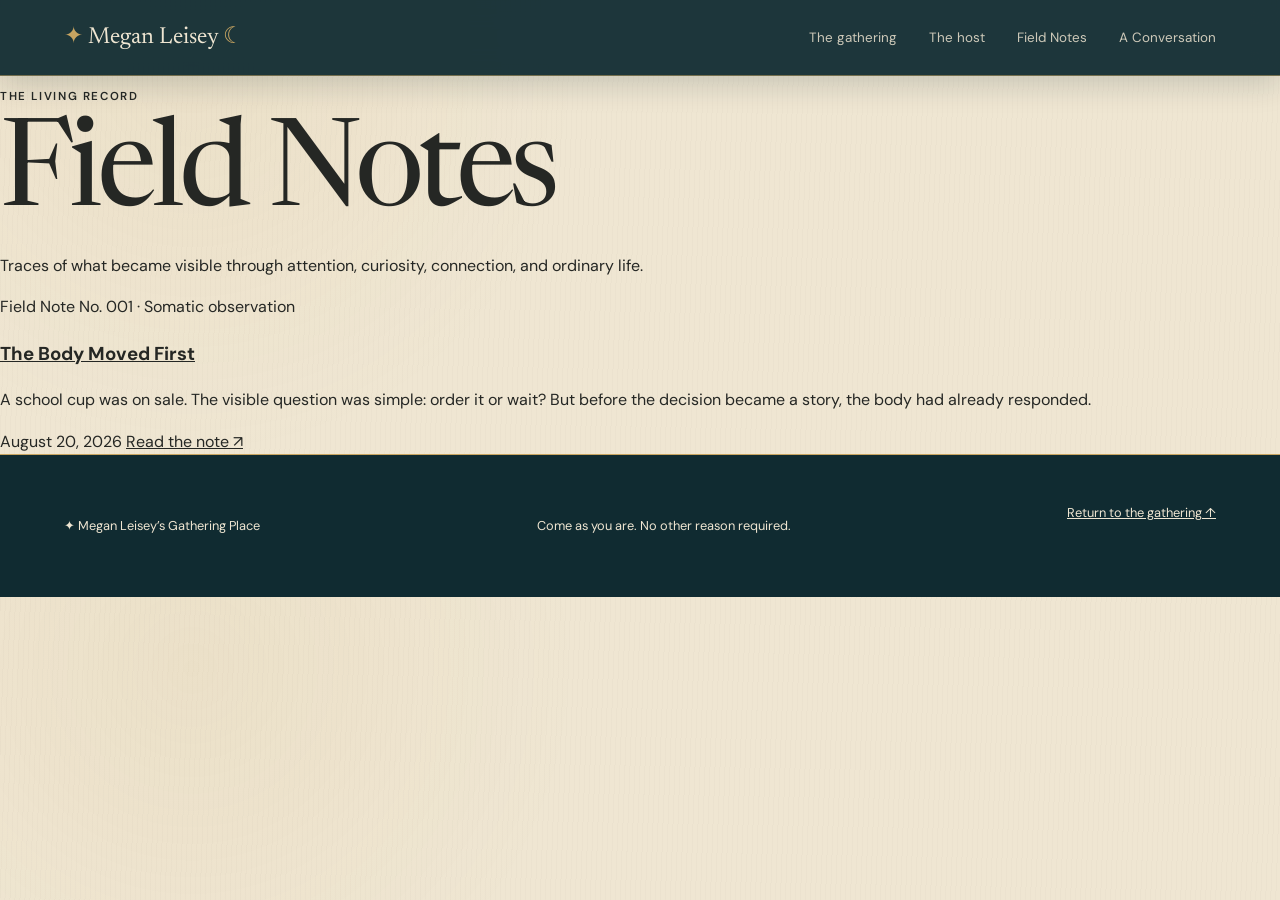
==== field-notes/index.html @ 6d1db1bf "Add Field Notes archive" ====
<!doctype html>
<html lang="en">
<head>
  <meta charset="utf-8">
  <meta name="viewport" content="width=device-width, initial-scale=1">
  <meta name="description" content="Field Notes by Megan Leisey—lived observations from what becomes visible through attention, curiosity, and connection.">
  <meta name="theme-color" content="#19353b">
  <title>Field Notes — Megan Leisey</title>
  <link rel="preconnect" href="https://fonts.googleapis.com">
  <link rel="preconnect" href="https://fonts.gstatic.com" crossorigin>
  <link href="https://fonts.googleapis.com/css2?family=DM+Sans:wght@400;500;600&family=Newsreader:opsz,wght@6..72,400;6..72,500&display=swap" rel="stylesheet">
  <link rel="stylesheet" href="/styles.css">
  <script src="/field-notes.js" defer></script>
</head>
<body class="enchanted">
  <header class="site-header">
    <a class="name" href="/"><span aria-hidden="true">✦</span> Megan Leisey <span aria-hidden="true">☾</span></a>
    <nav aria-label="Primary navigation">
      <a href="/">The gathering</a>
      <a href="/#about">The host</a>
      <a href="/field-notes/" aria-current="page">Field Notes</a>
      <a href="/#work-with-me">A Conversation</a>
    </nav>
  </header>
  <main>
    <section class="field-notes-hero">
      <p class="eyebrow">The living record</p>
      <h1>Field Notes</h1>
      <p>Traces of what became visible through attention, curiosity, connection, and ordinary life.</p>
    </section>
    <section class="field-notes-archive-section">
      <div id="field-notes-archive" class="field-notes-archive" aria-live="polite">
        <p class="field-notes-message">Gathering the Field Notes…</p>
      </div>
    </section>
  </main>
  <footer>
    <p><span aria-hidden="true">✦</span> Megan Leisey’s Gathering Place</p>
    <p>Come as you are. No other reason required.</p>
    <div class="footer-links"><a href="/">Return to the gathering ↑</a></div>
  </footer>
</body>
</html>
---- styles.css ----
:root {
  --ink: #252724;
  --paper: #f4f0e8;
  --cream: #fffaf1;
  --estuary: #19353b;
  --slate: #526c71;
  --fog: #aabbbd;
  --sage: #78827a;
  --clay: #ad7968;
  --blush: #eee1e0;
  --mushroom: #847870;
  --line: rgba(37,39,36,.2);
  --light-line: rgba(244,240,232,.22);
}
* { box-sizing: border-box; }
html { scroll-behavior: smooth; }
body { margin: 0; color: var(--ink); background: var(--paper); font-family: "DM Sans", sans-serif; line-height: 1.6; }
a { color: inherit; }
.site-header { min-height: 76px; display: flex; align-items: center; justify-content: space-between; padding: 0 5vw; border-bottom: 1px solid var(--line); position: relative; z-index: 5; background: rgba(244,240,232,.9); backdrop-filter: blur(12px); }
.name { font-family: "Newsreader", serif; font-size: 1.45rem; text-decoration: none; }
nav { display: flex; gap: 2rem; }
nav a { font-size: .84rem; text-decoration: none; }
nav a:hover, .text-link:hover { opacity: .58; }
.hero { min-height: calc(100vh - 76px); padding: 12vh 8vw 8vh; position: relative; overflow: hidden; isolation: isolate; }
.hero::after { content: ""; position: absolute; width: 34vw; height: 34vw; border: 1px solid rgba(82,108,113,.55); border-radius: 50%; right: -10vw; top: 8vh; z-index: -1; }
.watercolor { position: absolute; z-index: -2; width: 48vw; height: 48vw; right: -16vw; top: -2vw; border-radius: 45% 55% 60% 40%; background: radial-gradient(circle at 35% 35%, rgba(238,225,224,.85), rgba(170,187,189,.38) 34%, rgba(82,108,113,.12) 60%, transparent 72%); filter: blur(18px); opacity: .85; }
.eyebrow, .section-number { text-transform: uppercase; letter-spacing: .14em; font-size: .72rem; font-weight: 600; }
h1, h2, blockquote { font-family: "Newsreader", serif; font-weight: 400; line-height: .98; margin: 0; }
h1 { font-size: clamp(4rem, 9.5vw, 9.2rem); max-width: 1100px; letter-spacing: -.045em; }
.hero-copy { max-width: 650px; font-size: clamp(1.05rem, 1.5vw, 1.32rem); margin: 2.5rem 0 2rem 24vw; }
.actions { display: flex; align-items: center; gap: 2rem; margin-left: 24vw; }
.button { display: inline-block; text-decoration: none; padding: .9rem 1.25rem; border-radius: 100px; font-size: .87rem; font-weight: 600; }
.button-dark { background: var(--estuary); color: var(--paper); }
.button-light { background: var(--cream); color: var(--estuary); margin-top: 1.2rem; }
.text-link { text-decoration: none; border-bottom: 1px solid; }
.margin-note { position: absolute; right: 5vw; bottom: 4vh; font-family: "Newsreader", serif; font-style: italic; }
.mechanism { display: grid; grid-template-columns: 1fr 1.5fr; gap: 8vw; padding: 10rem 8vw; border-top: 1px solid var(--line); }
h2 { font-size: clamp(3rem, 6vw, 6rem); letter-spacing: -.035em; }
.mechanism-body { font-size: 1.15rem; max-width: 720px; }
.sequence { margin-top: 4rem; border-top: 1px solid var(--line); }
.sequence span { display: flex; align-items: center; gap: 1rem; padding: .9rem 0; border-bottom: 1px solid var(--line); }
.sequence span::before { content: "→"; color: var(--clay); }
.recognition { background: var(--cream); padding: 12rem 12vw; display: grid; grid-template-columns: 2fr 1fr; gap: 8vw; align-items: end; position: relative; overflow: hidden; }
.recognition::before { content: ""; position: absolute; width: 58%; height: 42%; left: 7%; top: 24%; background: var(--blush); opacity: .64; transform: rotate(-2deg); clip-path: polygon(2% 20%, 16% 7%, 38% 15%, 59% 3%, 83% 12%, 100% 4%, 97% 83%, 75% 91%, 53% 83%, 28% 96%, 4% 84%); }
.recognition > * { position: relative; }
.brush-label { position: absolute; top: 4rem; left: 12vw; color: var(--clay); font-size: .7rem; text-transform: uppercase; letter-spacing: .16em; }
blockquote { font-size: clamp(3rem, 6vw, 6.5rem); letter-spacing: -.035em; }
.about { position: relative; overflow: hidden; background: var(--blush); padding: 10rem 8vw; }
.about-atmosphere { position: absolute; width: 42vw; height: 42vw; left: -18vw; bottom: -24vw; border-radius: 50%; background: radial-gradient(circle at 65% 35%, rgba(170,187,189,.8), rgba(120,130,122,.4) 45%, transparent 70%); filter: blur(16px); }
.about-grid { display: grid; grid-template-columns: 1.3fr .8fr; gap: 10vw; margin-top: 3rem; position: relative; }
.about-copy { font-size: 1.08rem; }
.about-copy p:first-child { margin-top: 0; }
.observer-note { font-family: "Newsreader", serif; font-size: 1.55rem; line-height: 1.25; color: var(--estuary); margin-top: 3rem; padding-top: 1.5rem; border-top: 1px solid rgba(25,53,59,.25); }
.coaching { background: var(--estuary); color: var(--paper); padding: 10rem 8vw; position: relative; }
.coaching::after { content: ""; position: absolute; width: 18rem; height: 18rem; right: 5vw; bottom: -9rem; border: 1px solid rgba(170,187,189,.35); border-radius: 50%; }
.coaching-grid { display: grid; grid-template-columns: 1.4fr .8fr; gap: 10vw; margin-top: 3rem; position: relative; z-index: 1; }
.coaching-grid p { font-size: 1.12rem; }
.explore { padding: 10rem 8vw; }
.cards { display: grid; grid-template-columns: repeat(3, 1fr); gap: 1rem; margin-top: 5rem; }
.card { min-height: 360px; padding: 2rem; border: 1px solid var(--line); border-top: 4px solid var(--slate); text-decoration: none; display: flex; flex-direction: column; transition: .25s ease; }
.card:nth-child(2) { border-top-color: var(--clay); }
.card:nth-child(3) { border-top-color: var(--sage); }
.card:hover { transform: translateY(-6px); background: var(--cream); }
.card span { font-size: .72rem; text-transform: uppercase; letter-spacing: .12em; }
.card h3 { font-family: "Newsreader", serif; font-size: 2rem; font-weight: 400; line-height: 1.1; margin: 2rem 0 1rem; }
.card b { margin-top: auto; align-self: end; font-size: 1.5rem; font-weight: 400; }
.writing { min-height: 80vh; padding: 9rem 8vw 11rem; background: var(--slate); color: var(--paper); position: relative; overflow: hidden; isolation: isolate; }
.writing::before { content: ""; position: absolute; inset: 0; z-index: -2; background: linear-gradient(145deg, rgba(25,53,59,.5), transparent 45%), radial-gradient(circle at 88% 20%, rgba(170,187,189,.42), transparent 30%); }
.writing-orbit { position: absolute; width: 38vw; height: 38vw; right: -10vw; top: -8vw; border: 1px solid rgba(244,240,232,.25); border-radius: 50%; }
.writing-grid { display: grid; grid-template-columns: 1.3fr .8fr; gap: 10vw; margin-top: 3rem; align-items: start; position: relative; }
.field-kicker { font-family: "Newsreader", serif; font-style: italic; color: var(--blush); margin: 0 0 1rem; }
.writing-intro { font-size: 1.08rem; }
.writing-intro > p { margin-top: 0; }
.note-placeholder { margin-top: 3.5rem; padding: 2rem; background: rgba(238,225,224,.94); color: var(--estuary); position: relative; }
.note-placeholder::before { content: ""; position: absolute; left: -.6rem; top: -.65rem; width: 42%; height: 1.2rem; background: rgba(244,240,232,.38); transform: rotate(-2deg); }
.note-placeholder span { display: block; font-size: .7rem; text-transform: uppercase; letter-spacing: .14em; font-weight: 600; }
.note-placeholder p { font-family: "Newsreader", serif; font-size: 1.5rem; line-height: 1.2; margin: 1rem 0 0; }
footer { padding: 3rem 5vw; border-top: 1px solid var(--line); display: flex; justify-content: space-between; font-size: .8rem; }
.footer-links { display: flex; gap: 1.25rem; }
.legal { padding: 10vh 8vw 9rem; }
.legal h1 { font-size: clamp(4rem, 9vw, 8rem); max-width: 1000px; }
.legal-updated { margin: 2rem 0 5rem; color: var(--sage); font-size: .85rem; }
.legal-copy { max-width: 760px; margin-left: 24vw; }
.legal-copy section { padding: 2rem 0; border-top: 1px solid var(--line); }
.legal-copy h2 { font-family: "Newsreader", serif; font-size: clamp(1.8rem, 3vw, 2.7rem); letter-spacing: -.02em; margin-bottom: 1rem; }
.legal-copy p { margin: 0; }
@media (max-width: 800px) {
  nav { gap: 1rem; }
  nav a:nth-child(2), nav a:nth-child(3) { display: none; }
  .hero { padding: 12vh 6vw 8vh; }
  .hero::after { width: 65vw; height: 65vw; right: -30vw; }
  .watercolor { width: 90vw; height: 90vw; right: -45vw; }
  h1 { font-size: clamp(3.4rem, 17vw, 6rem); }
  .hero-copy, .actions { margin-left: 0; }
  .margin-note { display: none; }
  .mechanism, .recognition, .about-grid, .coaching-grid, .writing-grid { grid-template-columns: 1fr; }
  .mechanism, .about, .coaching, .explore, .writing { padding: 7rem 6vw; }
  .recognition { padding: 8rem 6vw 7rem; }
  .brush-label { left: 6vw; top: 2.8rem; }
  .about-atmosphere { width: 85vw; height: 85vw; }
  .cards { grid-template-columns: 1fr; }
  .card { min-height: 280px; }
  .writing { min-height: auto; }
  footer { flex-direction: column; gap: .5rem; }
  .footer-links { flex-direction: column; gap: .5rem; }
  .legal { padding: 8vh 6vw 7rem; }
  .legal-copy { margin-left: 0; }
}
@media (prefers-reduced-motion: reduce) {
  html { scroll-behavior: auto; }
  .card { transition: none; }
}

/* The Enchanted Field Archive */
body.enchanted {
  --gold: #c8a561;
  --night: #102b31;
  --parchment: #efe6d2;
  background:
    radial-gradient(circle at 15% 12%, rgba(200,165,97,.09), transparent 24rem),
    repeating-linear-gradient(92deg, rgba(71,56,36,.018) 0 1px, transparent 1px 5px),
    var(--parchment);
}
body.enchanted .site-header {
  background: rgba(16,43,49,.94);
  color: var(--parchment);
  border-bottom: 1px solid rgba(200,165,97,.5);
  box-shadow: 0 8px 30px rgba(16,43,49,.18);
}
body.enchanted .name span { color: var(--gold); }
body.enchanted nav a { color: rgba(239,230,210,.84); }
.enchanted-hero {
  min-height: calc(100vh - 76px);
  padding-top: 15vh;
  background:
    linear-gradient(90deg, rgba(244,240,232,.14) 0%, rgba(244,240,232,.04) 48%, rgba(16,43,49,.13) 100%),
    url('/assets/enchanted-field-archive.webp') center/cover no-repeat;
  box-shadow: inset 0 -60px 80px rgba(16,43,49,.2);
}
.enchanted-hero::before {
  content: "";
  position: absolute;
  inset: 0;
  z-index: -1;
  background: linear-gradient(90deg, rgba(239,230,210,.15), transparent 65%);
}
.enchanted-hero::after { border-color: rgba(200,165,97,.64); box-shadow: 0 0 35px rgba(200,165,97,.2); }
.enchanted-hero .eyebrow { color: var(--estuary); font-family: "Newsreader", serif; font-size: .86rem; }
.enchanted-hero h1 { max-width: 960px; text-shadow: 0 2px 22px rgba(239,230,210,.5); }
.enchanted-hero .hero-copy { background: rgba(239,230,210,.72); padding: 1rem 1.2rem; border-left: 2px solid var(--gold); backdrop-filter: blur(4px); }
.archive-seal {
  position: absolute; right: 7vw; top: 11vh; width: 104px; height: 104px;
  border: 1px solid var(--gold); outline: 1px solid rgba(200,165,97,.45); outline-offset: 6px;
  border-radius: 50%; display: grid; place-items: center; color: var(--gold);
  background: rgba(16,43,49,.83); transform: rotate(8deg); box-shadow: 0 0 30px rgba(200,165,97,.24);
}
.archive-seal b { font-family: "Newsreader", serif; font-size: 1.45rem; font-weight: 400; line-height: .7; }
.archive-seal span { font-size: .7rem; line-height: .5; }
.margin-note { color: var(--parchment); background: rgba(16,43,49,.78); padding: .45rem .8rem; border: 1px solid rgba(200,165,97,.45); }
.archive-page {
  position: relative; background:
    linear-gradient(rgba(239,230,210,.89), rgba(239,230,210,.89)),
    url('/assets/enchanted-field-archive.webp') right center/65% auto no-repeat;
}
.archive-page::before {
  content: "❧"; position: absolute; right: 5vw; top: 3rem; color: var(--gold);
  font-family: "Newsreader", serif; font-size: 5rem; opacity: .52; transform: rotate(22deg);
}
.ink-mark { margin-top: 2rem; color: var(--gold); font-family: "Newsreader", serif; font-size: 1.35rem; letter-spacing: .4em; }
.dropcap::first-letter { float: left; font: 5.4rem/.72 "Newsreader", serif; color: var(--estuary); padding: .12em .1em 0 0; }
.marginalia { margin: 2.5rem 0 0 20%; color: var(--clay); font-family: "Newsreader", serif; font-size: 1.25rem; font-style: italic; transform: rotate(-1deg); }
body.enchanted .sequence span::before { content: "✦"; color: var(--gold); font-size: .7rem; }
body.enchanted .recognition {
  background:
    radial-gradient(circle at 87% 18%, rgba(200,165,97,.18), transparent 18rem),
    repeating-linear-gradient(4deg, rgba(71,56,36,.02) 0 1px, transparent 1px 6px),
    #f7efde;
  border-block: 1px solid rgba(126,94,50,.25);
}
body.enchanted .recognition::after {
  content: "☾  ·  ✦  ·  ✧"; position: absolute; right: 7vw; top: 4rem;
  color: var(--gold); letter-spacing: .5em; font-size: 1rem;
}
body.enchanted .about { background: linear-gradient(135deg, #d8d1c0, #eee3ce 62%, #c9d0c3); }
.specimen-tag {
  width: 88%; margin: 3.5rem 0 0 8%; padding: 1.35rem 1.5rem;
  border: 1px solid rgba(70,57,37,.4); outline: 1px solid rgba(70,57,37,.14); outline-offset: -6px;
  background: rgba(247,239,222,.88); box-shadow: 8px 12px 20px rgba(43,49,39,.12);
  font-family: "Newsreader", serif; font-size: 1.15rem; transform: rotate(-1.5deg);
}
.specimen-tag span { display: block; margin-bottom: .5rem; color: var(--clay); font: 600 .65rem "DM Sans",sans-serif; text-transform: uppercase; letter-spacing: .16em; }
body.enchanted .coaching {
  background:
    radial-gradient(circle, rgba(239,230,210,.75) 0 1px, transparent 1.5px) 0 0/47px 47px,
    radial-gradient(circle at 78% 24%, rgba(200,165,97,.16), transparent 22rem),
    var(--night);
  border-block: 1px solid var(--gold);
}
.star-chart { color: var(--gold); font-size: 1.2rem; letter-spacing: .6em; text-align: right; margin-bottom: 3rem; opacity: .9; }
.consultation-note { color: var(--gold); font-family: "Newsreader", serif; font-style: italic; }
body.enchanted .button { border: 1px solid var(--gold); box-shadow: 0 0 0 3px rgba(200,165,97,.12); }
body.enchanted .button-dark { background: var(--night); }
body.enchanted .button-light { background: var(--parchment); }
body.enchanted .explore {
  background:
    radial-gradient(circle at 4% 30%, rgba(120,130,122,.19), transparent 22rem),
    linear-gradient(rgba(239,230,210,.92),rgba(239,230,210,.92)),
    url('/assets/enchanted-field-archive.webp') center/cover fixed;
}
.cabinet-card {
  position: relative; background: rgba(247,239,222,.8); border: 1px solid rgba(84,67,42,.44);
  outline: 1px solid rgba(84,67,42,.15); outline-offset: -8px; box-shadow: 4px 8px 20px rgba(16,43,49,.08);
}
.cabinet-card::before { content: "✦"; position: absolute; right: 1.2rem; top: 1rem; color: var(--gold); }
.cabinet-card:nth-child(2) { transform: translateY(1rem) rotate(.35deg); }
.cabinet-card:nth-child(3) { transform: rotate(-.4deg); }
.cabinet-card:hover { transform: translateY(-6px) rotate(0); box-shadow: 8px 14px 30px rgba(16,43,49,.14); }
.reading-card { display: flex; }
.card-links { margin-top: auto; display: grid; gap: .65rem; }
.card-links a { width: fit-content; font-size: .83rem; text-decoration: none; border-bottom: 1px solid; }
body.enchanted .writing {
  background:
    linear-gradient(90deg, rgba(16,43,49,.97), rgba(16,43,49,.82)),
    url('/assets/enchanted-field-archive.webp') center/cover no-repeat;
  border-top: 1px solid var(--gold);
}
.constellation-line { color: var(--gold); letter-spacing: .65em; text-align: right; margin-bottom: 2rem; }
.ink-flourish { color: var(--gold); font: 5rem/1 "Newsreader", serif; margin: 2rem 0; }
.note-placeholder {
  background:
    repeating-linear-gradient(1deg, rgba(74,58,37,.025) 0 1px, transparent 1px 5px),
    var(--parchment);
  border: 1px solid var(--gold); outline: 1px solid rgba(200,165,97,.4); outline-offset: -7px;
  box-shadow: 12px 16px 35px rgba(0,0,0,.18); transform: rotate(.5deg);
}
.note-placeholder h3 { margin: 1rem 0; font: 400 2rem/1.05 "Newsreader", serif; }
.note-placeholder p { font-family: "DM Sans", sans-serif; font-size: .94rem; line-height: 1.6; }
.note-meta { margin-top: 1.5rem; padding-top: 1rem; border-top: 1px solid rgba(25,53,59,.22); font: italic .9rem "Newsreader",serif; }
body.enchanted footer { background: var(--night); color: var(--parchment); border-top-color: var(--gold); }

@media (max-width: 800px) {
  body.enchanted nav a { display: none; }
  body.enchanted nav a:nth-child(1), body.enchanted nav a:nth-child(3) { display: inline; }
  .enchanted-hero { background-position: 58% center; padding-top: 11vh; }
  .enchanted-hero::before { background: linear-gradient(90deg, rgba(239,230,210,.88), rgba(239,230,210,.48) 72%, rgba(16,43,49,.18)); }
  .archive-seal { width: 74px; height: 74px; right: 7vw; top: 4vh; opacity: .82; }
  .enchanted-hero .eyebrow { max-width: 55%; }
  .enchanted-hero .hero-copy { padding: .85rem; }
  .archive-page::before { display: none; }
  .marginalia { margin-left: 5%; }
  .star-chart, .constellation-line { text-align: left; letter-spacing: .3em; }
  .specimen-tag { width: 96%; margin-left: 2%; }
  .cabinet-card:nth-child(2), .cabinet-card:nth-child(3) { transform: none; }
}


/* Field Note No. 001 — Contact Before Correction */
.field-note { padding: clamp(2rem, 4vw, 3.5rem); }
.field-note .note-lede {
  font: 400 1.45rem/1.35 "Newsreader", serif;
  color: var(--estuary);
  margin-top: 1.4rem;
}
.field-note > p:not(.note-lede) {
  font-family: "DM Sans", sans-serif;
  font-size: .98rem;
  line-height: 1.72;
}
.field-promise {
  margin: 2.25rem 0;
  padding: 1.6rem 0 1.6rem 1.5rem;
  border-left: 2px solid var(--gold);
  font: italic 400 clamp(1.6rem, 2.4vw, 2.25rem)/1.16 "Newsreader", serif;
  color: var(--estuary);
}
.field-practice {
  list-style: none;
  counter-reset: field-step;
  margin: 2rem 0;
  padding: 0;
  border-top: 1px solid rgba(25,53,59,.22);
}
.field-practice li {
  counter-increment: field-step;
  position: relative;
  padding: 1rem 0 1rem 3.15rem;
  border-bottom: 1px solid rgba(25,53,59,.22);
  line-height: 1.55;
}
.field-practice li::before {
  content: counter(field-step, decimal-leading-zero);
  position: absolute;
  left: 0;
  top: 1rem;
  color: var(--clay);
  font: 500 .78rem "DM Sans", sans-serif;
  letter-spacing: .08em;
}
.field-recognition {
  margin: 2.2rem 0;
  padding: 1.25rem 1.4rem;
  background: var(--night);
  color: var(--parchment);
  border: 1px solid var(--gold);
  font: 400 1.08rem/1.55 "Newsreader", serif;
}
.field-recognition strong { color: #f1d89a; font-weight: 400; font-size: 1.25rem; }
.present-conditions {
  margin-top: 2.5rem;
  padding: 1.5rem;
  background: rgba(200,165,97,.11);
  border: 1px dashed rgba(25,53,59,.34);
}
.present-conditions h4 {
  margin: 0 0 1rem;
  color: var(--estuary);
  font: 400 1.55rem "Newsreader", serif;
}
.present-conditions p {
  margin: .45rem 0;
  font-family: "DM Sans", sans-serif;
  font-size: .88rem;
}
@media (min-width: 1100px) {
  body.enchanted .writing-grid { grid-template-columns: .72fr 1.28fr; gap: 7vw; }
}


.field-postscript {
  margin: 2rem 0;
  padding: 1.35rem 1.5rem;
  background: rgba(247,239,222,.64);
  border-left: 3px solid var(--clay);
  box-shadow: inset 0 0 0 1px rgba(25,53,59,.12);
  transform: rotate(-.25deg);
}
.field-postscript span {
  display: block;
  margin-bottom: .6rem;
  color: var(--clay);
  font: 600 .68rem "DM Sans", sans-serif;
  letter-spacing: .14em;
  text-transform: uppercase;
}
.field-postscript p {
  margin: 0;
  color: var(--estuary);
  font: italic 400 1.08rem/1.55 "Newsreader", serif;
}


.specimen-plate {
  margin: 2rem 0 2.5rem;
  display: grid;
  grid-template-columns: minmax(180px, .72fr) 1fr;
  align-items: center;
  background: #171914;
  border: 1px solid var(--gold);
  outline: 1px solid rgba(200,165,97,.35);
  outline-offset: -7px;
  box-shadow: 10px 14px 28px rgba(0,0,0,.18);
  overflow: hidden;
}
.specimen-plate img {
  display: block;
  width: 100%;
  max-height: 440px;
  object-fit: cover;
  object-position: center;
}
.specimen-plate figcaption {
  padding: 2rem;
  color: var(--parchment);
  font-family: "Newsreader", serif;
}
.specimen-plate figcaption span {
  display: block;
  margin-bottom: .8rem;
  color: var(--gold);
  font: 600 .67rem "DM Sans", sans-serif;
  letter-spacing: .16em;
  text-transform: uppercase;
}
.specimen-plate figcaption strong {
  display: block;
  font-size: 1.75rem;
  font-weight: 400;
  line-height: 1.1;
}
.specimen-plate figcaption small {
  display: block;
  margin-top: .9rem;
  color: rgba(239,230,210,.72);
  font-style: italic;
  line-height: 1.5;
}
@media (max-width: 560px) {
  .specimen-plate { grid-template-columns: 1fr; }
  .specimen-plate img { max-height: 390px; object-position: center 38%; }
  .specimen-plate figcaption { padding: 1.35rem 1.5rem 1.7rem; }
}


/* Wider, unmistakably bottle-shaped specimen plate */
.specimen-plate { display: block; }
.specimen-plate img {
  width: 100%;
  max-height: none;
  aspect-ratio: 3 / 2;
  object-fit: cover;
  object-position: center;
}
.specimen-plate figcaption {
  display: grid;
  grid-template-columns: auto 1fr;
  column-gap: 1.25rem;
  align-items: baseline;
  padding: 1.35rem 1.7rem 1.6rem;
}
.specimen-plate figcaption span { grid-row: 1 / span 2; margin: 0; }
.specimen-plate figcaption strong { font-size: 1.55rem; }
.specimen-plate figcaption small { margin-top: .35rem; }
@media (max-width: 560px) {
  .specimen-plate img { max-height: none; aspect-ratio: 3 / 2; object-position: center; }
  .specimen-plate figcaption { display: block; }
  .specimen-plate figcaption span { margin-bottom: .7rem; }
}


.no-pressure-note {
  position: relative;
  margin: 1.8rem 0 .7rem;
  padding: 1.25rem 1.35rem 1.25rem 3rem;
  border: 1px solid rgba(200,165,97,.48);
  background: rgba(239,230,210,.07);
}
.no-pressure-note > span {
  position: absolute;
  left: 1.15rem;
  top: 1.38rem;
  color: var(--gold);
}
.no-pressure-note p { margin: 0; font-size: .98rem; }
.no-pressure-note strong {
  color: #f1d89a;
  font-family: "Newsreader", serif;
  font-size: 1.18rem;
  font-weight: 400;
}
.consultation-note {
  max-width: 500px;
  margin-top: 1.4rem;
  line-height: 1.55;
}
.consultation-note a {
  color: var(--parchment);
  text-decoration-color: var(--gold);
  text-underline-offset: .2em;
}
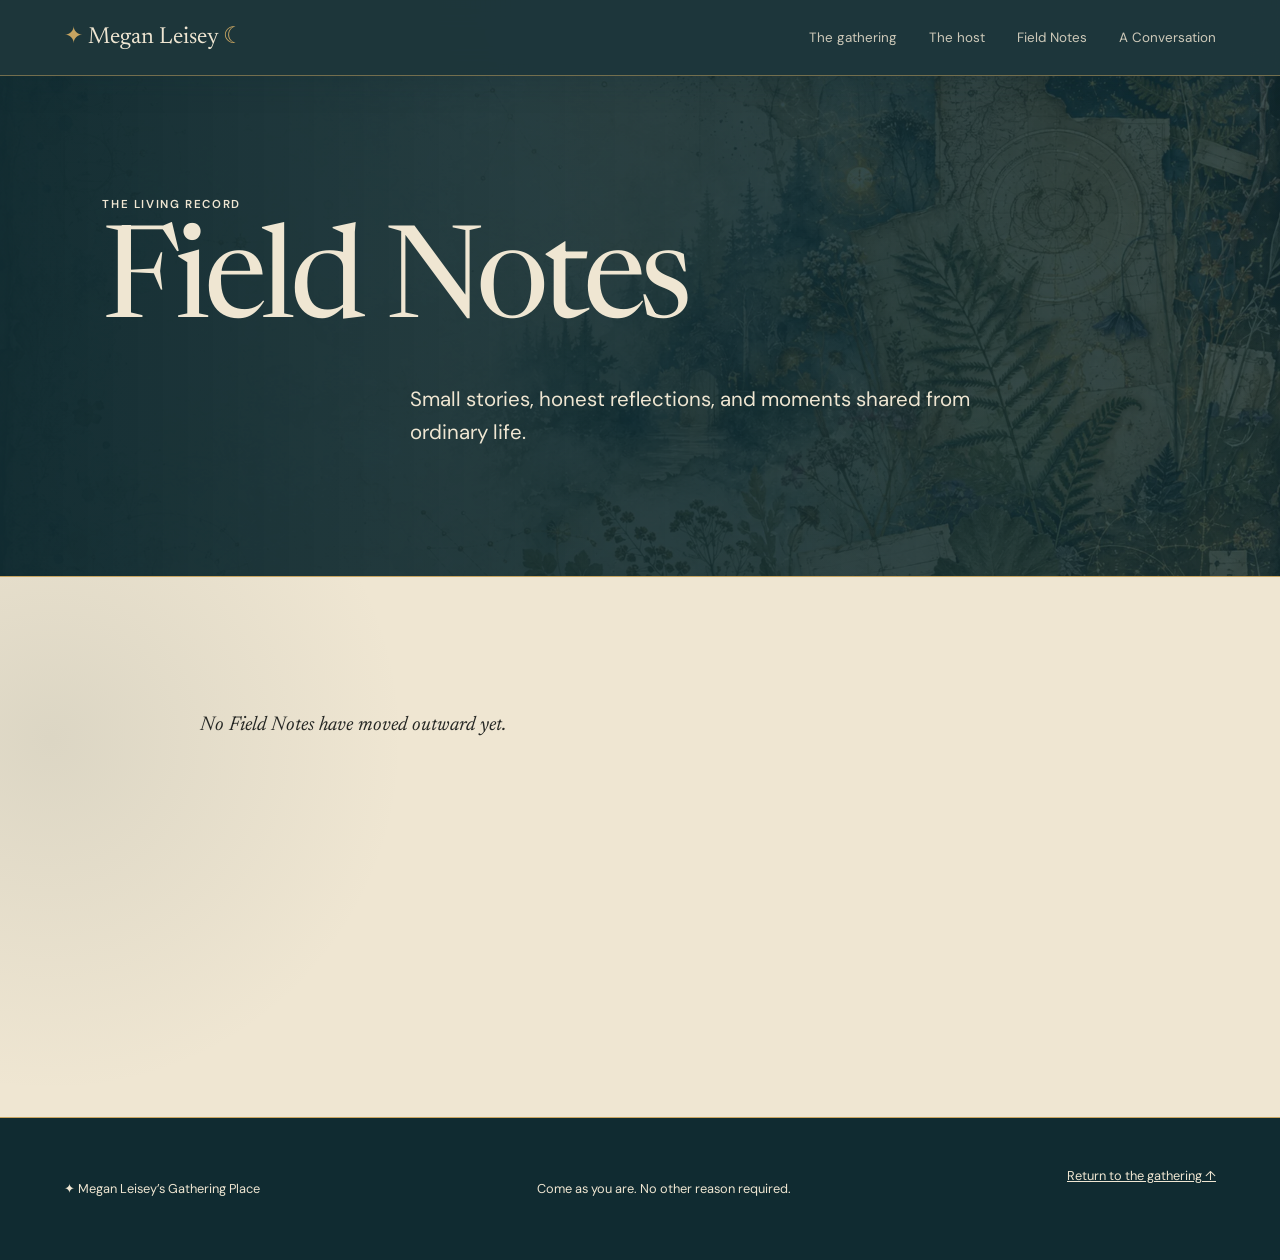
==== commit 31b60c59: "Reframe Field Notes around shared life" ====
--- a/field-notes/index.html
+++ b/field-notes/index.html
@@ -3,7 +3,7 @@
 <head>
   <meta charset="utf-8">
   <meta name="viewport" content="width=device-width, initial-scale=1">
-  <meta name="description" content="Field Notes by Megan Leisey—lived observations from what becomes visible through attention, curiosity, and connection.">
+  <meta name="description" content="Field Notes by Megan Leisey—small stories, honest reflections, and moments from ordinary life.">
   <meta name="theme-color" content="#19353b">
   <title>Field Notes — Megan Leisey</title>
   <link rel="preconnect" href="https://fonts.googleapis.com">
@@ -26,7 +26,7 @@
     <section class="field-notes-hero">
       <p class="eyebrow">The living record</p>
       <h1>Field Notes</h1>
-      <p>Traces of what became visible through attention, curiosity, connection, and ordinary life.</p>
+      <p>Small stories, honest reflections, and moments shared from ordinary life.</p>
     </section>
     <section class="field-notes-archive-section">
       <div id="field-notes-archive" class="field-notes-archive" aria-live="polite">
--- a/styles.css
+++ b/styles.css
@@ -457,3 +457,164 @@
   text-decoration-color: var(--gold);
   text-underline-offset: .2em;
 }
+
+
+/* Field Notes publishing system */
+.about-grid-single {
+  grid-template-columns: minmax(0, 760px);
+  justify-content: end;
+}
+.field-notes-preview,
+.field-notes-archive {
+  display: grid;
+  gap: 1.2rem;
+}
+.field-note-card {
+  padding: 1.7rem;
+  color: var(--estuary);
+  background:
+    repeating-linear-gradient(1deg, rgba(74,58,37,.025) 0 1px, transparent 1px 5px),
+    var(--parchment);
+  border: 1px solid var(--gold);
+  outline: 1px solid rgba(200,165,97,.35);
+  outline-offset: -7px;
+  box-shadow: 8px 12px 28px rgba(0,0,0,.14);
+}
+.field-note-card:nth-child(even) { transform: rotate(-.25deg); }
+.field-note-card-meta {
+  margin: 0;
+  color: var(--clay);
+  font: 600 .68rem "DM Sans", sans-serif;
+  letter-spacing: .14em;
+  text-transform: uppercase;
+}
+.field-note-card h3 {
+  margin: .8rem 0;
+  font: 400 clamp(1.9rem, 3vw, 2.8rem)/1.05 "Newsreader", serif;
+}
+.field-note-card h3 a { text-decoration: none; }
+.field-note-card > p:not(.field-note-card-meta) {
+  margin: 0;
+  font: 400 1rem/1.65 "DM Sans", sans-serif;
+}
+.field-note-card-footer {
+  display: flex;
+  justify-content: space-between;
+  gap: 1rem;
+  margin-top: 1.4rem;
+  padding-top: 1rem;
+  border-top: 1px solid rgba(25,53,59,.2);
+  font-size: .82rem;
+}
+.field-note-card-footer a { text-underline-offset: .22em; }
+.field-notes-all-link {
+  display: inline-block;
+  margin-top: 1.5rem;
+  color: var(--parchment);
+}
+.field-notes-message {
+  font-family: "Newsreader", serif;
+  font-size: 1.25rem;
+  font-style: italic;
+}
+.field-notes-hero {
+  padding: 12vh 8vw 8rem;
+  color: var(--parchment);
+  background:
+    linear-gradient(90deg, rgba(16,43,49,.98), rgba(16,43,49,.78)),
+    url('/assets/enchanted-field-archive.webp') center/cover no-repeat;
+  border-bottom: 1px solid var(--gold);
+}
+.field-notes-hero h1 {
+  font-size: clamp(4rem, 10vw, 9rem);
+}
+.field-notes-hero > p:last-child {
+  max-width: 640px;
+  margin: 2rem 0 0 24vw;
+  font: 400 clamp(1.05rem, 1.6vw, 1.3rem)/1.6 "DM Sans", sans-serif;
+}
+.field-notes-archive-section {
+  min-height: 60vh;
+  padding: 7rem 8vw 10rem;
+  background:
+    radial-gradient(circle at 4% 30%, rgba(120,130,122,.16), transparent 22rem),
+    var(--parchment);
+}
+.field-notes-archive {
+  max-width: 880px;
+  margin: 0 auto;
+}
+.field-note-page {
+  min-height: 75vh;
+  padding: 4rem 8vw 9rem;
+  background:
+    radial-gradient(circle at 88% 12%, rgba(200,165,97,.15), transparent 20rem),
+    var(--parchment);
+}
+.field-note-back {
+  display: inline-block;
+  margin-bottom: 3rem;
+  font-size: .84rem;
+  text-underline-offset: .22em;
+}
+.field-note-detail {
+  max-width: 880px;
+  margin: 0 auto;
+  padding: clamp(2rem, 6vw, 5rem);
+  color: var(--estuary);
+  background:
+    repeating-linear-gradient(1deg, rgba(74,58,37,.025) 0 1px, transparent 1px 5px),
+    #f7efde;
+  border: 1px solid var(--gold);
+  outline: 1px solid rgba(200,165,97,.34);
+  outline-offset: -8px;
+  box-shadow: 14px 20px 45px rgba(16,43,49,.14);
+}
+.field-note-detail h1 {
+  margin-top: 1rem;
+  font-size: clamp(3.4rem, 8vw, 7rem);
+}
+.note-date {
+  margin: 1.2rem 0 2.5rem;
+  color: var(--clay);
+  font-size: .84rem;
+}
+.field-note-image {
+  margin: 2.5rem 0;
+  border: 1px solid var(--gold);
+  background: #171914;
+}
+.field-note-image img {
+  display: block;
+  width: 100%;
+  aspect-ratio: 3 / 2;
+  object-fit: cover;
+}
+.field-note-body {
+  font-size: 1.02rem;
+  line-height: 1.75;
+}
+.field-note-body h2,
+.field-note-body h3,
+.field-note-body h4 {
+  margin: 2.5rem 0 1rem;
+  font-family: "Newsreader", serif;
+  font-weight: 400;
+  line-height: 1.12;
+}
+.field-note-body h2 { font-size: 2.5rem; }
+.field-note-body h3 { font-size: 2rem; }
+.field-note-body h4 { font-size: 1.55rem; }
+.field-note-body a { text-underline-offset: .22em; }
+.field-note-detail .present-conditions h2 {
+  font-size: 1.55rem;
+  letter-spacing: 0;
+}
+@media (max-width: 800px) {
+  .about-grid-single { justify-content: stretch; }
+  .field-notes-hero,
+  .field-notes-archive-section,
+  .field-note-page { padding-inline: 6vw; }
+  .field-notes-hero > p:last-child { margin-left: 0; }
+  .field-note-card-footer { flex-direction: column; }
+}
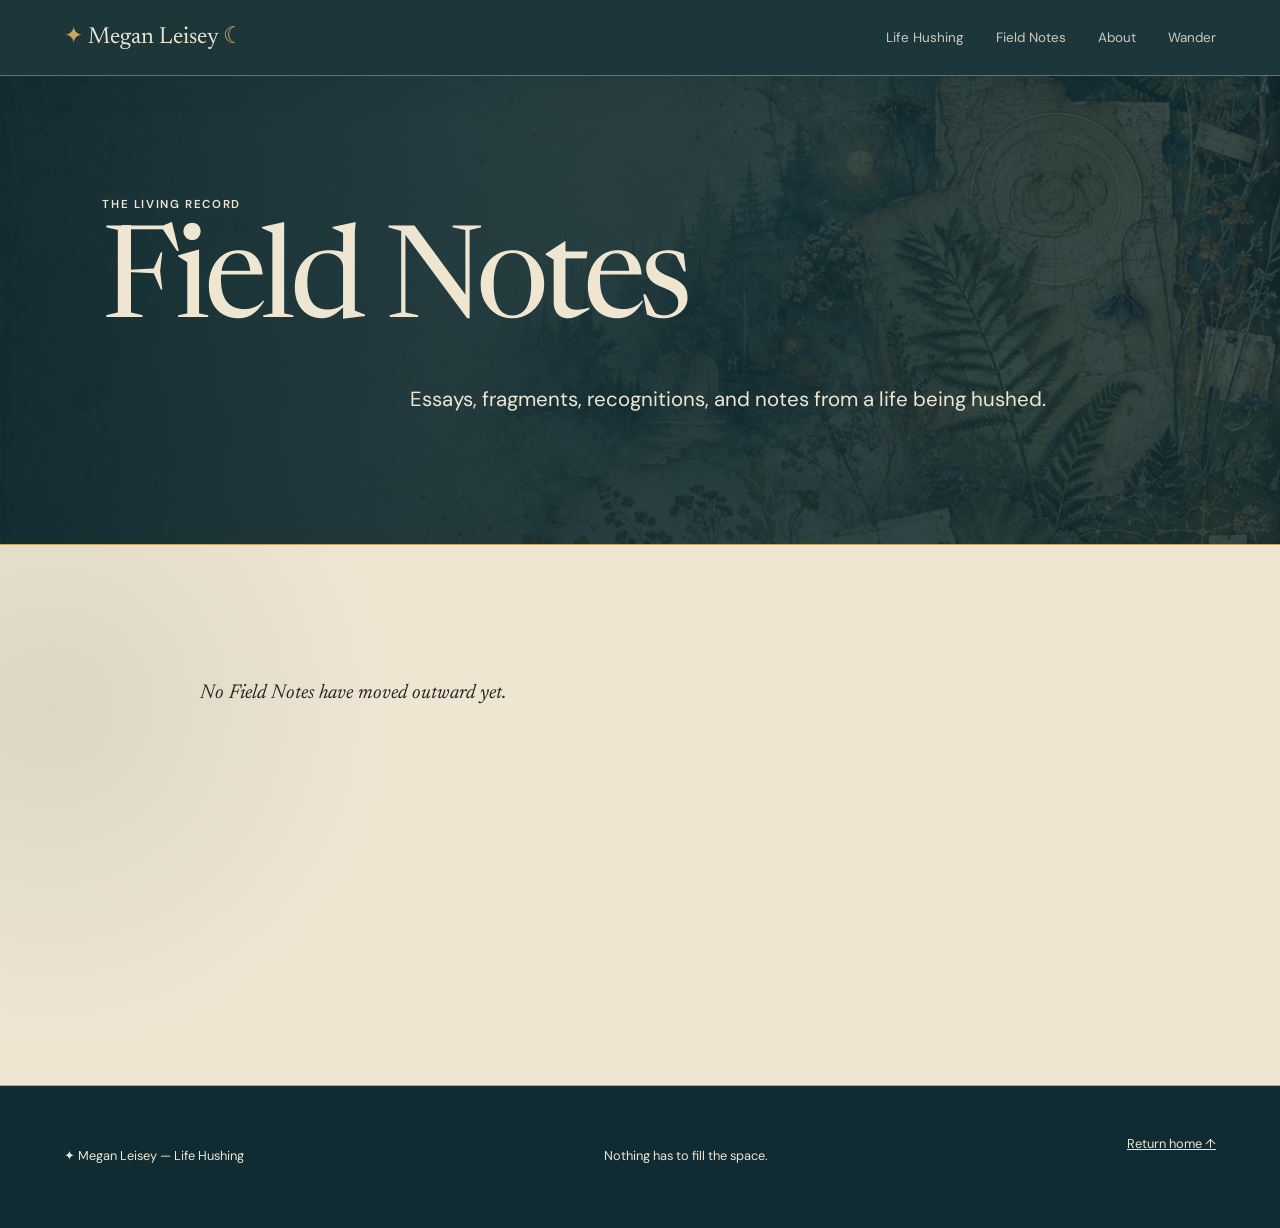
==== commit b5e78e43: "Align Field Notes archive with Life Hushing" ====
--- a/field-notes/index.html
+++ b/field-notes/index.html
@@ -3,7 +3,7 @@
 <head>
   <meta charset="utf-8">
   <meta name="viewport" content="width=device-width, initial-scale=1">
-  <meta name="description" content="Field Notes by Megan Leisey—small stories, honest reflections, and moments from ordinary life.">
+  <meta name="description" content="Field Notes by Megan Leisey—essays, fragments, and recognitions from a life being hushed.">
   <meta name="theme-color" content="#19353b">
   <title>Field Notes — Megan Leisey</title>
   <link rel="preconnect" href="https://fonts.googleapis.com">
@@ -16,17 +16,17 @@
   <header class="site-header">
     <a class="name" href="/"><span aria-hidden="true">✦</span> Megan Leisey <span aria-hidden="true">☾</span></a>
     <nav aria-label="Primary navigation">
-      <a href="/">The gathering</a>
-      <a href="/#about">The host</a>
+      <a href="/#life-hushing">Life Hushing</a>
       <a href="/field-notes/" aria-current="page">Field Notes</a>
-      <a href="/#work-with-me">A Conversation</a>
+      <a href="/#about">About</a>
+      <a href="/#explore">Wander</a>
     </nav>
   </header>
   <main>
     <section class="field-notes-hero">
       <p class="eyebrow">The living record</p>
       <h1>Field Notes</h1>
-      <p>Small stories, honest reflections, and moments shared from ordinary life.</p>
+      <p>Essays, fragments, recognitions, and notes from a life being hushed.</p>
     </section>
     <section class="field-notes-archive-section">
       <div id="field-notes-archive" class="field-notes-archive" aria-live="polite">
@@ -35,9 +35,9 @@
     </section>
   </main>
   <footer>
-    <p><span aria-hidden="true">✦</span> Megan Leisey’s Gathering Place</p>
-    <p>Come as you are. No other reason required.</p>
-    <div class="footer-links"><a href="/">Return to the gathering ↑</a></div>
+    <p><span aria-hidden="true">✦</span> Megan Leisey — Life Hushing</p>
+    <p>Nothing has to fill the space.</p>
+    <div class="footer-links"><a href="/">Return home ↑</a></div>
   </footer>
 </body>
 </html>
